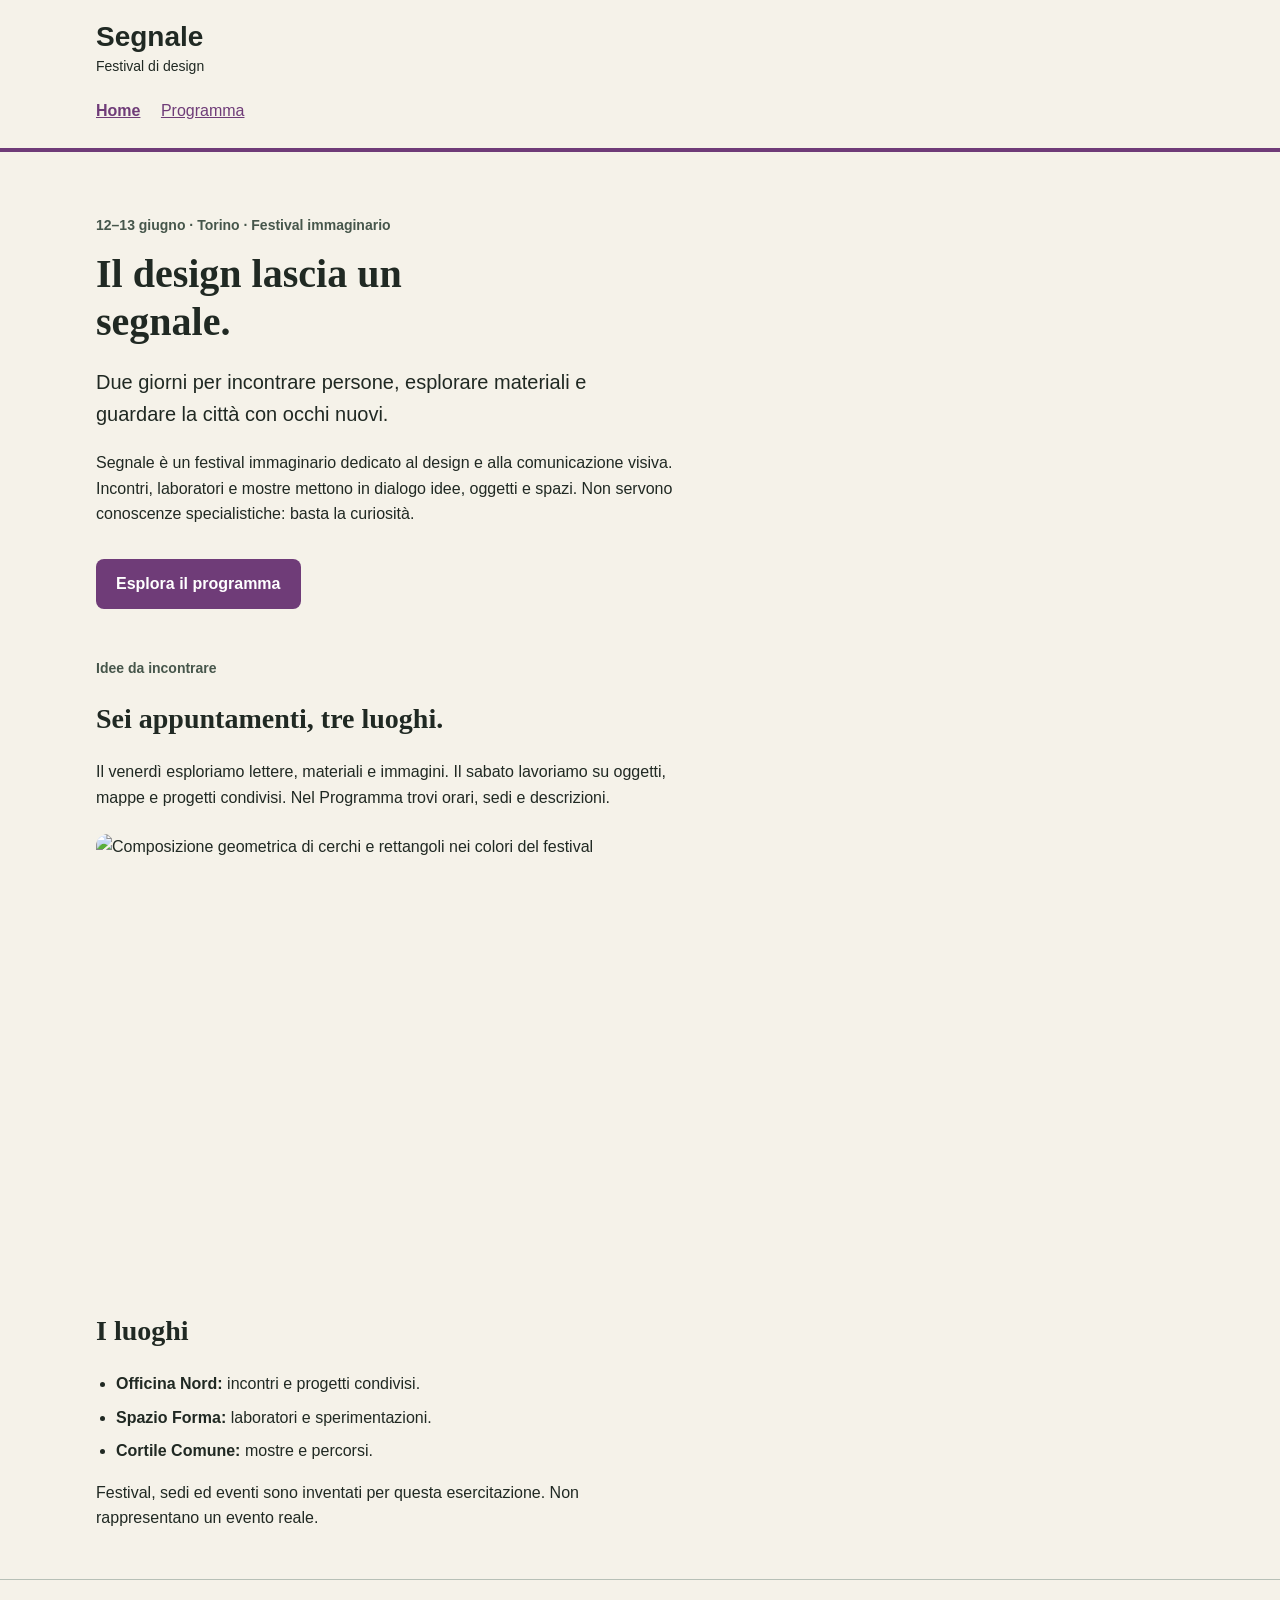
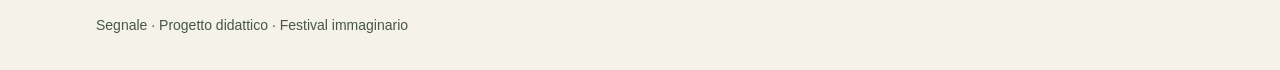
==== index.html @ ff3ecf09 "Add files via upload" ====
<!doctype html>
<html lang="it">
<head>
  <meta charset="utf-8">
  <meta name="viewport" content="width=device-width, initial-scale=1">
  <title>Segnale — Festival di design</title>
  <link rel="stylesheet" href="style.css">
</head>
<body>
  <a class="skip-link" href="#contenuto">Vai al contenuto</a>
  <header class="site-header">
    <div class="container">
      <a class="brand" href="index.html">Segnale<span>Festival di design</span></a>
      <nav aria-label="Navigazione principale">
        <a href="index.html" aria-current="page">Home</a>
        <!-- Da completare: collegare questa voce alla pagina Programma. -->
        <a href="programma.html">Programma</a>
      </nav>
    </div>
  </header>

  <main id="contenuto" class="container">
    <section class="intro" aria-labelledby="titolo-home">
      <p class="eyebrow">12–13 giugno · Torino · Festival immaginario</p>
      <h1 id="titolo-home">Il design lascia un segnale.</h1>
      <p class="lead">Due giorni per incontrare persone, esplorare materiali e guardare la città con occhi nuovi.</p>
      <p class="reading-text">Segnale è un festival immaginario dedicato al design e alla comunicazione visiva. Incontri, laboratori e mostre mettono in dialogo idee, oggetti e spazi. Non servono conoscenze specialistiche: basta la curiosità.</p>
      <!-- Da completare: anche questo collegamento deve aprire il Programma. -->
      <a class="button-link" href="programma.html">Esplora il programma</a>
    </section>

    <section class="content-section" aria-labelledby="titolo-festival">
      <p class="eyebrow">Idee da incontrare</p>
      <h2 id="titolo-festival">Sei appuntamenti, tre luoghi.</h2>
      <p class="reading-text">Il venerdì esploriamo lettere, materiali e immagini. Il sabato lavoriamo su oggetti, mappe e progetti condivisi. Nel Programma trovi orari, sedi e descrizioni.</p>
      <img class="festival-image" src="assets/festival.svg" alt="Composizione geometrica di cerchi e rettangoli nei colori del festival" width="1200" height="600">
    </section>

    <section class="content-section" aria-labelledby="titolo-luoghi">
      <h2 id="titolo-luoghi">I luoghi</h2>
      <ul class="venues">
        <li><strong>Officina Nord:</strong> incontri e progetti condivisi.</li>
        <li><strong>Spazio Forma:</strong> laboratori e sperimentazioni.</li>
        <li><strong>Cortile Comune:</strong> mostre e percorsi.</li>
      </ul>
      <p class="reading-text">Festival, sedi ed eventi sono inventati per questa esercitazione. Non rappresentano un evento reale.</p>
    </section>
  </main>

  <footer class="site-footer"><div class="container"><p>Segnale · Progetto didattico · Festival immaginario</p></div></footer>
</body>
</html>
---- style.css ----
/* Stile iniziale: tipografia, colori e variabili CSS sono già predisposti.
   Lavoreremo su collegamenti, CSS condiviso e disposizione delle schede. */

/* Scelte comuni: ogni regola usa var() per richiamarne il valore. */
:root {
  --colore-primario: #6f3c78;
  --colore-primario-scuro: #4d2854;
  --colore-sfondo: #f5f2e9;
  --colore-testo: #202923;
  --font-testo: Arial, Helvetica, sans-serif;
  --font-titoli: Georgia, "Times New Roman", serif;
}

* {
  box-sizing: border-box;
}

body {
  margin: 0;
  background: var(--colore-sfondo);
  color: var(--colore-testo);
  font-family: var(--font-testo);
  font-size: 1rem;
  line-height: 1.6;
}

a {
  color: var(--colore-primario);
}

a:hover {
  text-decoration-thickness: 3px;
}

a:focus-visible {
  outline: 3px solid var(--colore-testo);
  outline-offset: 4px;
}

.container {
  width: 92%;
  max-width: 68rem;
  margin: 0 auto;
}

.site-header {
  padding: 1.25rem 0;
  border-bottom: 4px solid var(--colore-primario);
}

.brand {
  display: inline-block;
  color: var(--colore-testo);
  font-size: 1.75rem;
  font-weight: bold;
  line-height: 1.2;
  text-decoration: none;
}

.brand span {
  display: block;
  margin-top: 0.25rem;
  font-size: 0.875rem;
  font-weight: normal;
}

nav {
  margin-top: 1rem;
}

nav a {
  display: inline-block;
  margin-right: 1rem;
  padding: 0.25rem 0;
}

nav a[aria-current="page"] {
  font-weight: bold;
}

.intro {
  padding: 3rem 0 1rem;
}

.eyebrow,
.event-meta {
  color: #46564b;
  font-size: 0.875rem;
  font-weight: bold;
}

h1,
h2,
h3 {
  font-family: var(--font-titoli);
  line-height: 1.2;
}

h1 {
  max-width: 18ch;
  margin: 0.75rem 0 1.25rem;
  font-size: 2.5rem;
}

h2 {
  font-size: 1.75rem;
}

h3 {
  margin: 0.5rem 0 0.75rem;
  font-size: 1.375rem;
}

.lead {
  max-width: 48ch;
  font-size: 1.25rem;
}

.reading-text {
  max-width: 65ch;
}

.button-link {
  display: inline-block;
  margin-top: 1rem;
  padding: 0.75rem 1.25rem;
  border-radius: 0.5rem;
  background: var(--colore-primario);
  color: #ffffff;
  font-weight: bold;
  text-decoration: none;
}

.button-link:hover {
  background: var(--colore-primario-scuro);
}

.content-section {
  margin: 2rem 0 3rem;
}

.festival-image {
  display: block;
  width: 100%;
  max-width: 54rem;
  height: auto;
  margin-top: 1.5rem;
  border-radius: 0.75rem;
}

.venues {
  padding-left: 1.25rem;
}

.venues li {
  margin-bottom: 0.5rem;
}

.event-grid {
  display: grid;
  grid-template-columns: 1fr;
  gap: 1.5rem;
}

.event-card {
  
  overflow: hidden;
  border: 1px solid #b7c0b7;
  border-radius: 0.75rem;
  background: #ffffff;
}

.event-card img {
  display: block;
  width: 100%;
  height: auto;
}

.event-body {
  padding: 1.25rem;
}

.event-body p:last-child {
  margin-bottom: 0;
}

.event-place {
  color: #46564b;
  font-size: 0.875rem;
}

.site-footer {
  padding: 1.25rem 0;
  border-top: 1px solid #b7c0b7;
  color: #46564b;
  font-size: 0.875rem;
}

.skip-link {
  position: absolute;
  top: -6rem;
  left: 1rem;
  padding: 0.75rem 1rem;
  background: #ffffff;
  color: var(--colore-testo);
}

.skip-link:focus {
  top: 1rem;
}

@media (min-width: 600px) {
  .event-grid {
    grid-template-columns: repeat(2, minmax(0, 1fr));
  }
}

@media (min-width: 1024px) {
  .event-grid {
    grid-template-columns: repeat(3, minmax(0, 1fr));
  }
}
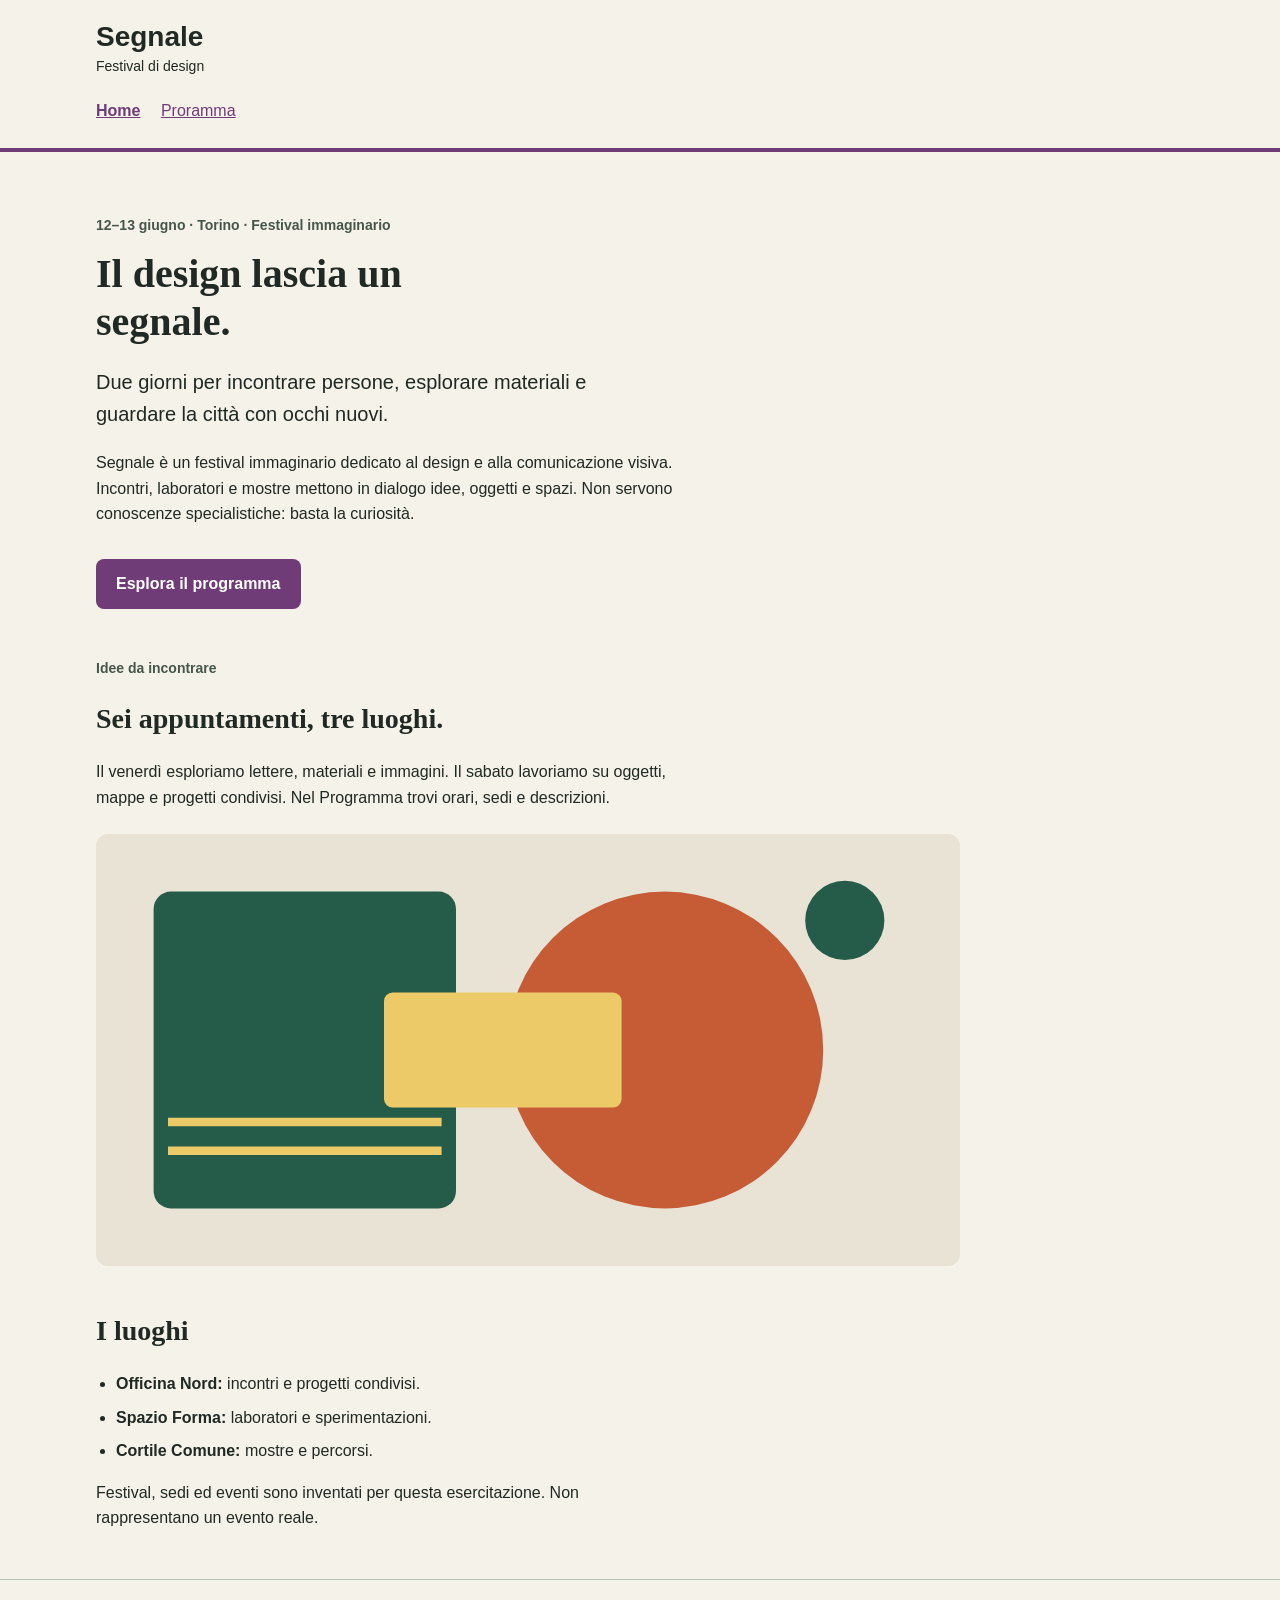
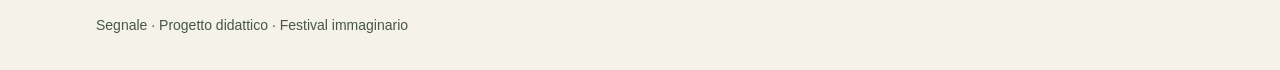
==== commit 80607353: "add error" ====
--- a/index.html
+++ b/index.html
@@ -14,7 +14,7 @@
       <nav aria-label="Navigazione principale">
         <a href="index.html" aria-current="page">Home</a>
         <!-- Da completare: collegare questa voce alla pagina Programma. -->
-        <a href="programma.html">Programma</a>
+        <a href="programma.html">Proramma</a>
       </nav>
     </div>
   </header>
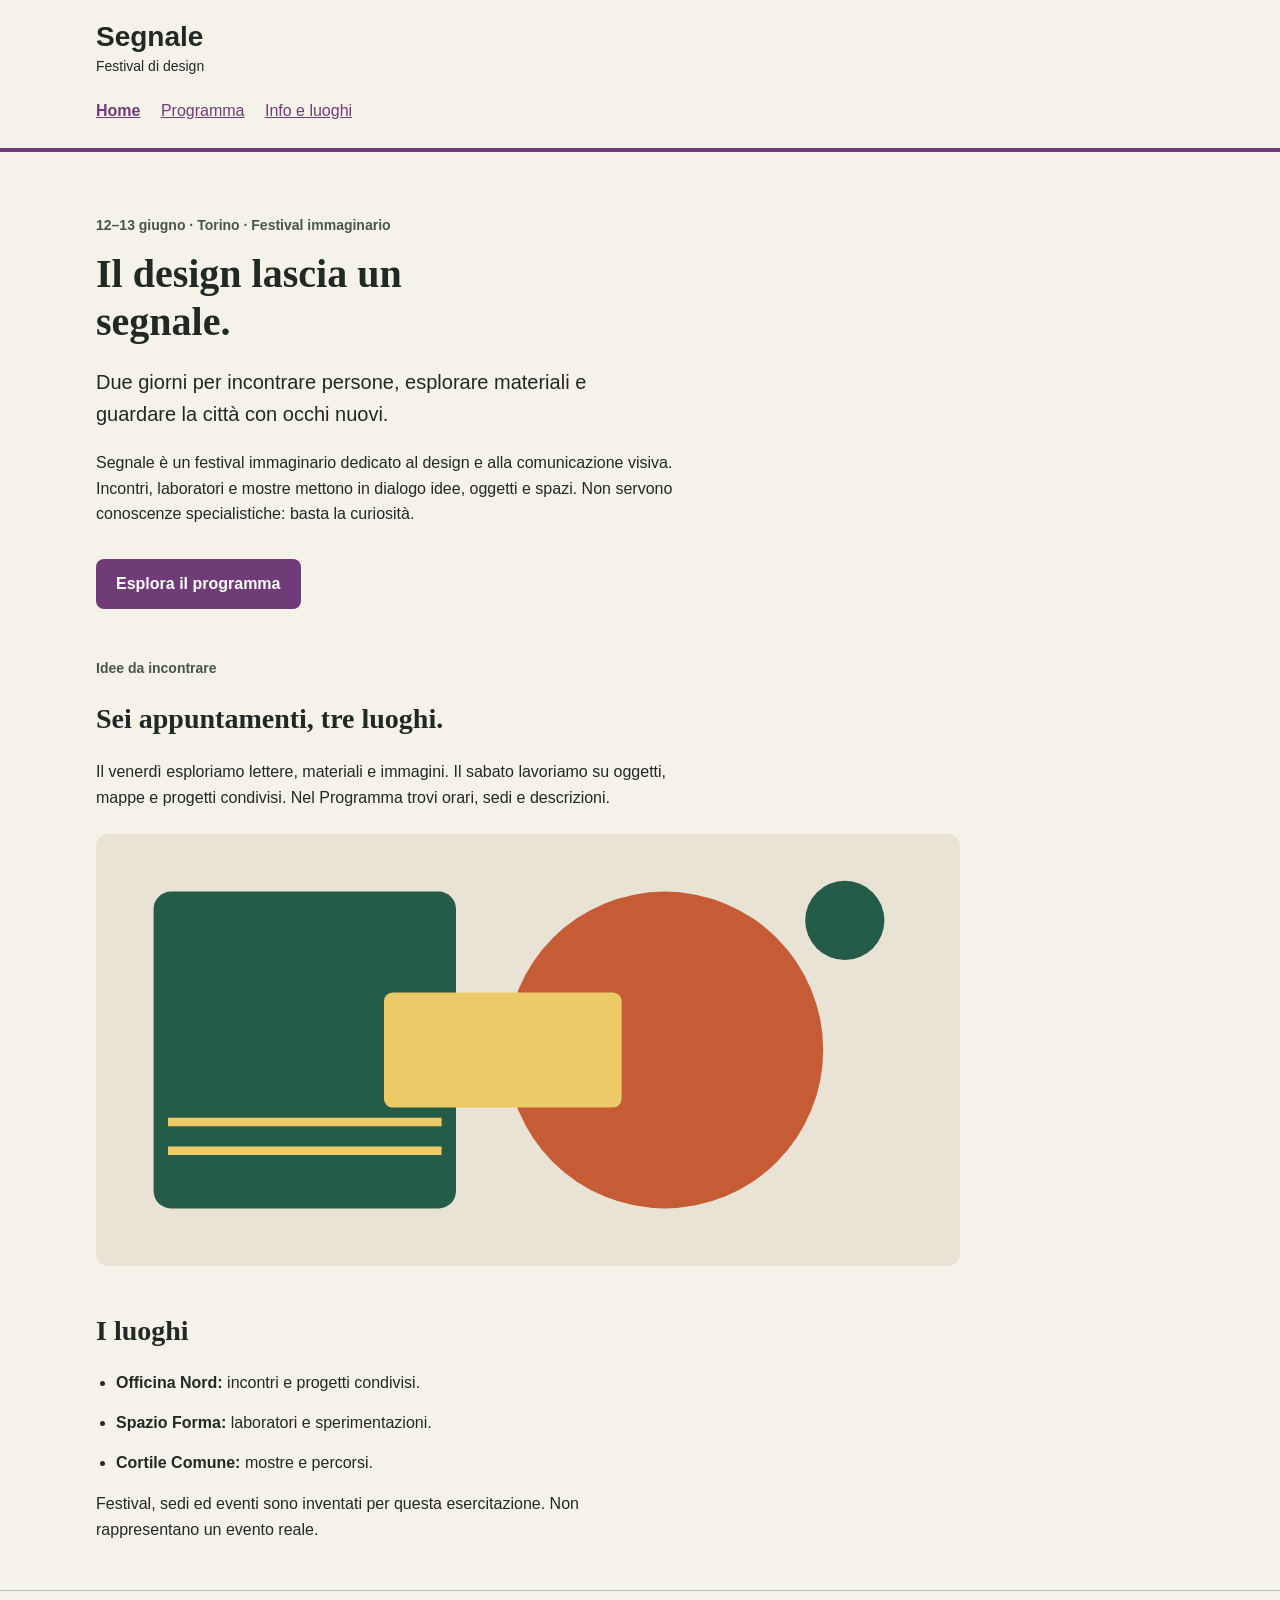
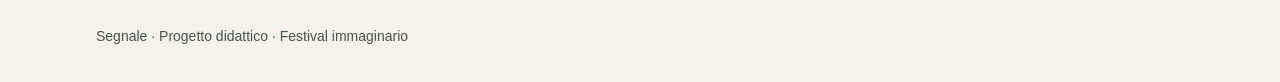
==== commit fed47439: "Ultime modifiche" ====
--- a/index.html
+++ b/index.html
@@ -14,7 +14,8 @@
       <nav aria-label="Navigazione principale">
         <a href="index.html" aria-current="page">Home</a>
         <!-- Da completare: collegare questa voce alla pagina Programma. -->
-        <a href="programma.html">Proramma</a>
+        <a href="programma.html">Programma</a>
+        <a href="info.html">Info e luoghi</a>
       </nav>
     </div>
   </header>
--- a/style.css
+++ b/style.css
@@ -220,3 +220,42 @@
     grid-template-columns: repeat(3, minmax(0, 1fr));
   }
 }
+.galleria-sedi {
+  position: relative;
+  width: 100%;
+  padding-bottom: 3rem;
+}
+
+.galleria-sedi .swiper-slide {
+  height: auto;
+  margin: 0;
+}
+
+.galleria-sedi img {
+  display: block;
+  width: 100%;
+  height: auto;
+}
+
+.galleria-sedi figcaption {
+  padding: 1rem 3.5rem;
+  line-height: 1.5;
+}
+
+.galleria-sedi .swiper-button-prev,
+.galleria-sedi .swiper-button-next {
+  color: #17324d;
+}
+
+#mappa-sedi {
+  display: block;
+  width: 100%;
+  min-height: 320px;
+  height: 60vh;
+  border: 0;
+}
+
+.venues li {
+  margin-bottom: 1rem;
+  line-height: 1.5;
+}
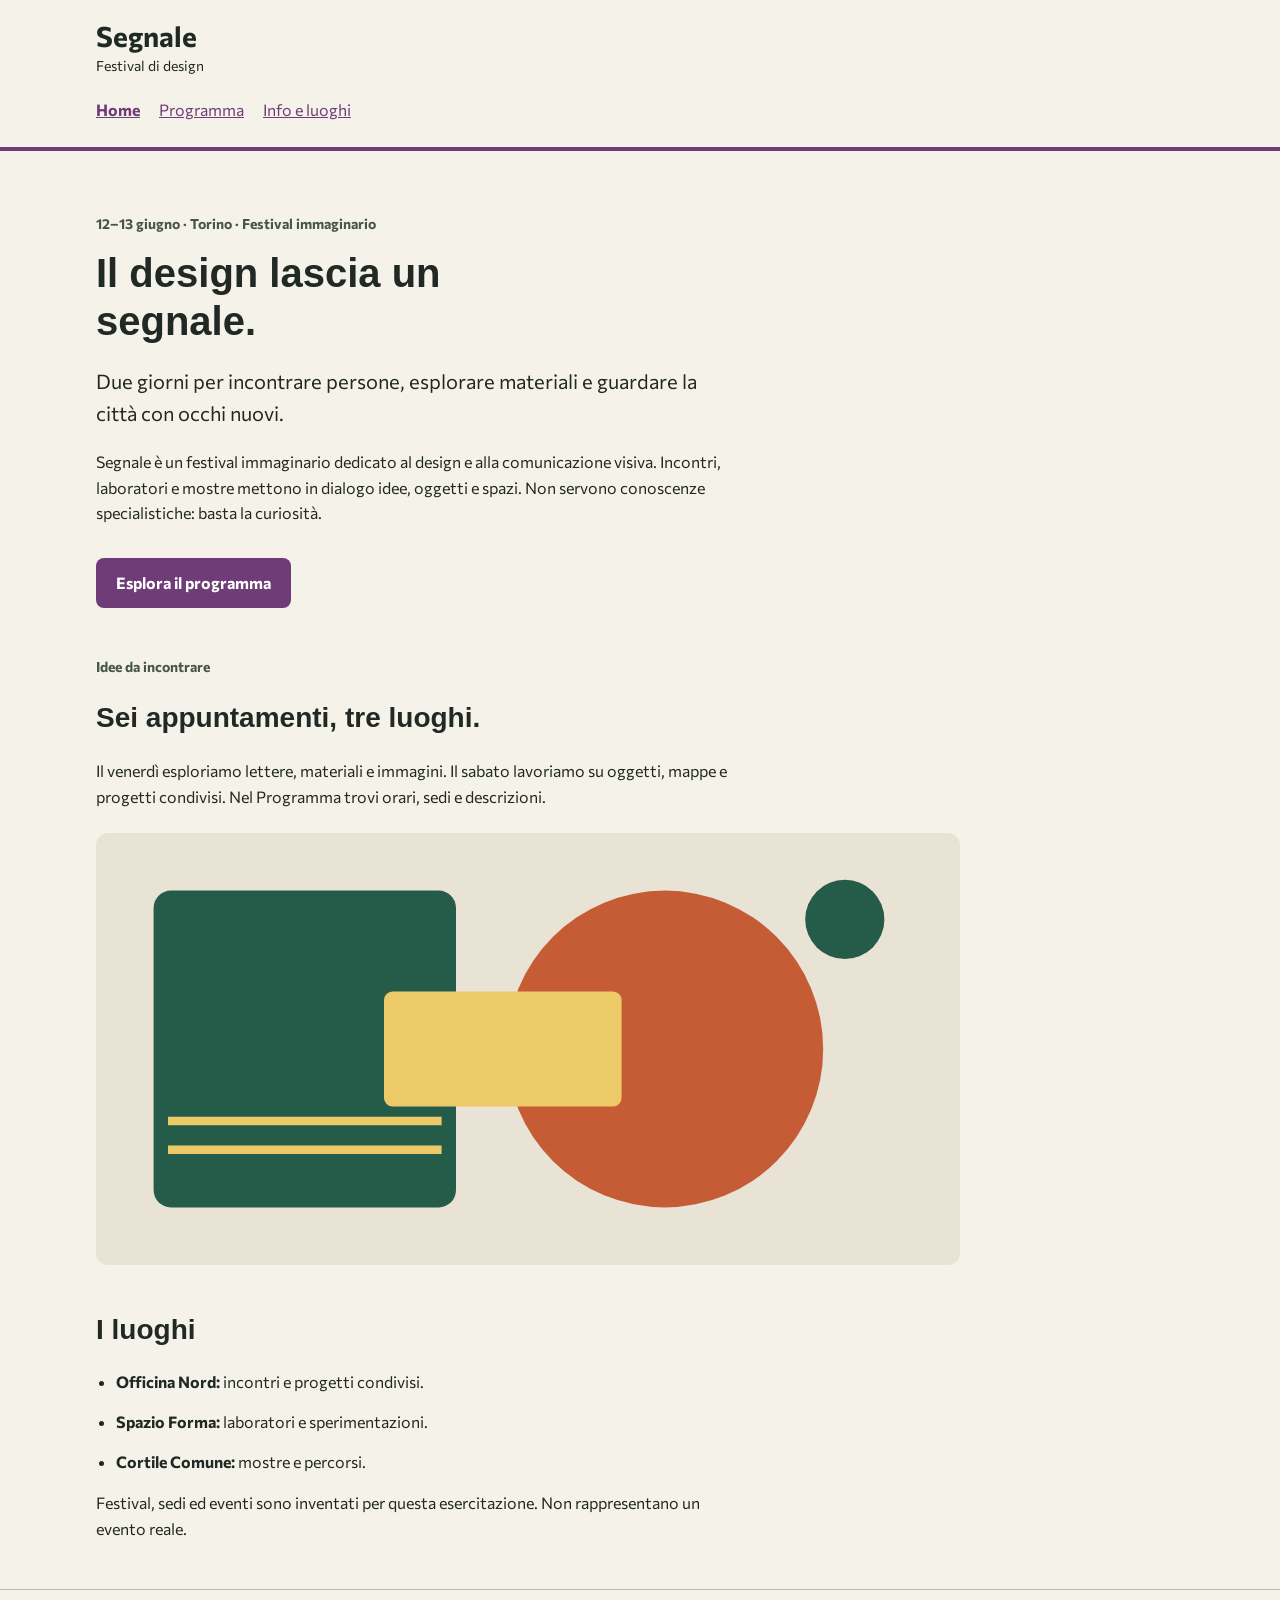
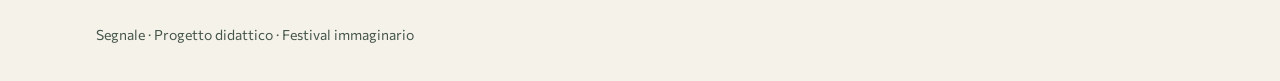
==== commit c4c21913: "Tipografia Index" ====
--- a/index.html
+++ b/index.html
@@ -4,6 +4,9 @@
   <meta charset="utf-8">
   <meta name="viewport" content="width=device-width, initial-scale=1">
   <title>Segnale — Festival di design</title>
+   <link rel="preconnect" href="https://fonts.googleapis.com">
+  <link rel="preconnect" href="https://fonts.gstatic.com" crossorigin>
+  <link href="https://fonts.googleapis.com/css2?family=Commissioner:wght@400;500;600;700&family=Tiny5+Duo&display=swap" rel="stylesheet">
   <link rel="stylesheet" href="style.css">
 </head>
 <body>
--- a/style.css
+++ b/style.css
@@ -7,8 +7,8 @@
   --colore-primario-scuro: #4d2854;
   --colore-sfondo: #f5f2e9;
   --colore-testo: #202923;
-  --font-testo: Arial, Helvetica, sans-serif;
-  --font-titoli: Georgia, "Times New Roman", serif;
+  --font-testo: "Commissioner", sans-serif;
+  --font-titoli: "Tiny5 Duo", sans-serif;
 }
 
 * {
